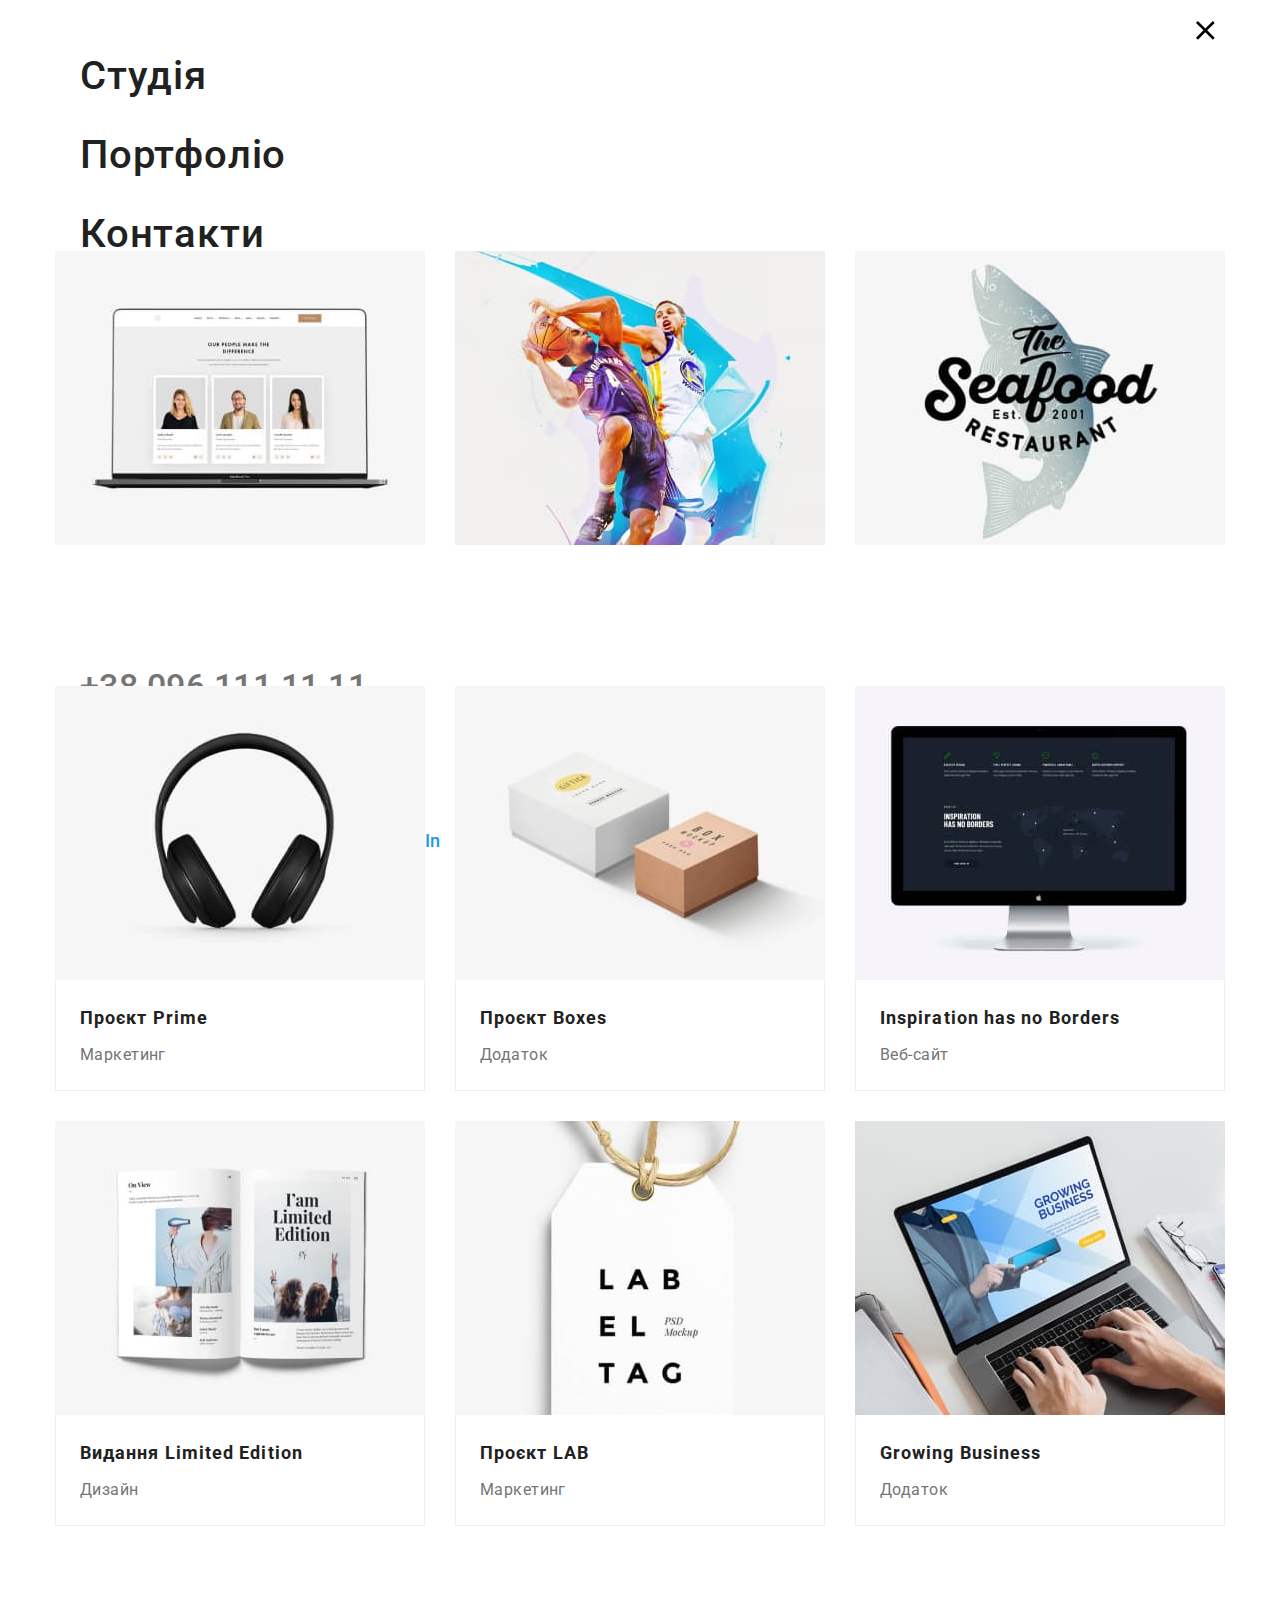
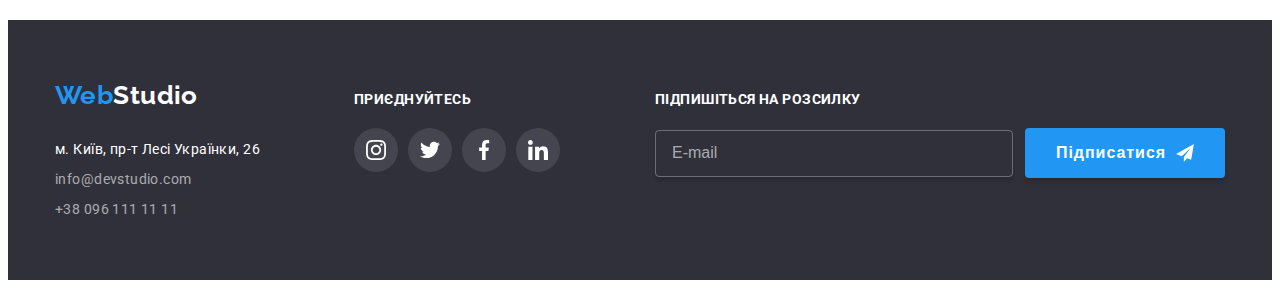
==== portfolio.html @ 01f958c8 "H Work 8" ====
<!DOCTYPE html>
<html lang="uk">

<head>
    <meta charset="UTF-8">
    <meta http-equiv="X-UA-Compatible" content="IE=edge">
    <meta name="viewport" content="width=device-width, initial-scale=1.0">
    <title>WebStudio</title>

    <link rel="preconnect" href="https://fonts.googleapis.com">
    <link rel="preconnect" href="https://fonts.gstatic.com" crossorigin>
    <link
        href="https://fonts.googleapis.com/css2?family=Raleway:wght@700&family=Roboto:wght@400;500;700;900&display=swap"
        rel="stylesheet">

    <link rel="stylesheet" href="https://cdnjs.cloudflare.com/ajax/libs/modern-normalize/1.1.0/modern-normalize.min.css"
        integrity="sha512-wpPYUAdjBVSE4KJnH1VR1HeZfpl1ub8YT/NKx4PuQ5NmX2tKuGu6U/JRp5y+Y8XG2tV+wKQpNHVUX03MfMFn9Q=="
        crossorigin="anonymous" referrerpolicy="no-referrer" />



    <link rel="stylesheet" href="./css/main.min.css">
</head>

<body>

<header class="page-header">
    <div class="conteiner">
        <div class="header-wrap">
            <nav class="site-nav">
                <a class="logo site-nav__logo link" href="./index.html" lang="en"><span
                        class="logo-web-word">Web</span>Studio</a>
                <ul class="site-nav__list list">
                    <li><a class="site-nav__link link" href="./index.html">Студія</a></li>
                    <li><a class="site-nav__link link current" href="./portfolio.html">Портфоліо</a></li>
                    <li><a class="site-nav__link link" href="">Контакти</a></li>
                </ul>
            </nav>

            <ul class="contacts__list list">
                <li><a class="contacts__link link" href="mailto:info@devstudio.com"><svg width="16" height="12"
                            class="contacts__icon">
                            <use href="./img/icons.svg#icon-envelope"></use>
                        </svg>info@devstudio.com</a></li>
                <li><a class="contacts__link link" href="tel:+380961111111"><svg width="10" height="16"
                            class="contacts__icon">
                            <use href="./img/icons.svg#icon-smartphone"></use>
                        </svg>+38 096 111 11 11</a></li>
            </ul>

            <button class="mob-menu__button mobmenu_open__button" type="button"> <svg width="40" height="40"
                    aria-label="Перемикач мобільного меню">
                    <use class="icon-menu" href="./img/icons.svg#icon-menu"></use>
                </svg></button>
        </div>
    </div>
    <div class="mob-menu">
        <div class="conteiner mob-menu__conteiner">

            <div class="menu-content">
                <div>
                    <button class="mob-menu__button mobmenu_close__button" type="button"> <svg width="40" height="40">
                            <use class="icon-menu-cross" href="./img/icons.svg#icon-menu-close"></use>
                        </svg></button>
                    <nav class="mob-nav">
                        <ul class="mob-nav__list list">
                            <li><a class="mob-nav__link link current" href="./index.html">Студія</a></li>
                            <li><a class="mob-nav__link link" href="./portfolio.html">Портфоліо</a></li>
                            <li><a class="mob-nav__link link" href="">Контакти</a></li>
                        </ul>
                    </nav>
                </div>
                <div>
                    <ul class="mob-contacts__list list">
                        <li><a class="mob-contacts__link number link" href="tel:+380961111111">+38 096 111 11 11</a>
                        </li>
                        <li><a class="mob-contacts__link link" href="mailto:info@devstudio.com">info@devstudio.com</a>
                        </li>
                    </ul>

                    <ul class="mob-socmedia__list list">
                        <li class="mob-socmedia__item"><a class="mob-socmedia__link link" href="">Instagram</a></li>
                        <li class="mob-socmedia__item"><a class="mob-socmedia__link link" href="">Twitter</a></li>
                        <li class="mob-socmedia__item"><a class="mob-socmedia__link link" href="">Facebook</a></li>
                        <li class="mob-socmedia__item"><a class="mob-socmedia__link link" href="">LinkedIn</a></li>
                    </ul>
                </div>
            </div>
        </div>
    </div>
</header>
    <main>
        <section class="section">
            <div class="conteiner">
                <h1 hidden>Список послуг</h1>
                <ul class="services__list list">
                    <li class="services__item"> <button class="services__button" type="button">Усі</button></li>
                    <li class="services__item"> <button class="services__button" type="button">Веб-сайти</button></li>
                    <li class="services__item"> <button class="services__button" type="button">Додатки</button></li>
                    <li class="services__item"> <button class="services__button" type="button">Дизайн</button></li>
                    <li class="services__item"> <button class="services__button" type="button">Маркетинг</button></li>
                </ul>

                <ul class="portfolio__list list">
                    <li> <a class="portfolio__link link" href="">
                            <div class="portfolio__thumb"><img class="portfolio__img" src="img/techcrack.jpg"
                                    alt="Веб-сайт на екрані" width="370">
                                <p class="portfolio__overlay">Ресурс пропонує комплексні пропозиції з різним рівнем
                                    функціоналу та
                                    сервісів. Все
                                    це дозволить
                                    відвідувачу отримати
                                    вичерпні відомості про компанію чи приватну особу.</p>
                            </div>

                            <div class="product__meta">
                                <h2 class="product__name">Технокряк</h2>
                                <p class="product__type">Веб-сайт</p>
                            </div>
                        </a></li>
                    <li> <a class="portfolio__link link" href="">
                            <div class="portfolio__thumb"> <img class="portfolio__img" src="img/basketball.jpg" alt="Баскетбольні гравці"
                                    width="370">
                                <p class="portfolio__overlay">Ресурс пропонує комплексні пропозиції з різним рівнем
                                    функціоналу та
                                    сервісів. Все
                                    це дозволить
                                    відвідувачу отримати
                                    вичерпні відомості про компанію чи приватну особу.</p>
                            </div>
                            <div class="product__meta">
                                <h2 class="product__name">Постер <span lang="en">New Orlean vs Golden Star</span></h2>
                                <p class="product__type">Дизайн</p>
                            </div>
                        </a></li>
                    <li> <a class="portfolio__link link" href="">
                            <div class="portfolio__thumb"><img class="portfolio__img" src="img/restaurant.jpg" alt="Ресторан Сифуд"
                                    width="370">
                                <p class="portfolio__overlay">Ресурс пропонує комплексні пропозиції з різним рівнем
                                    функціоналу та
                                    сервісів. Все
                                    це дозволить
                                    відвідувачу отримати
                                    вичерпні відомості про компанію чи приватну особу.</p>
                            </div>
                            <div class="product__meta">
                                <h2 class="product__name">Ресторан Seafood</h2>
                                <p class="product__type">Додаток</p>
                            </div>
                        </a></li>
                    <li> <a class="portfolio__link link" href="">
                            <div class="portfolio__thumb"><img class="portfolio__img" src="img/hadphones.jpg" alt="Навушники" width="370">
                                <p class="portfolio__overlay">Ресурс пропонує комплексні пропозиції з різним рівнем
                                    функціоналу та
                                    сервісів. Все
                                    це дозволить
                                    відвідувачу отримати
                                    вичерпні відомості про компанію чи приватну особу.</p>
                            </div>
                            <div class="product__meta">
                                <h2 class="product__name">Проєкт <span lang="en">Prime</span></h2>
                                <p class="product__type">Маркетинг</p>
                            </div>
                        </a></li>
                    <li> <a class="portfolio__link link" href="">
                            <div class="portfolio__thumb"><img class="portfolio__img" src="img/boxes.jpg" alt="Коробочки" width="370">
                                <p class="portfolio__overlay">Ресурс пропонує комплексні пропозиції з різним рівнем
                                    функціоналу та
                                    сервісів. Все
                                    це дозволить
                                    відвідувачу отримати
                                    вичерпні відомості про компанію чи приватну особу.</p>
                            </div>
                            <div class="product__meta">
                                <h2 class="product__name">Проєкт <span lang="en">Boxes</span></h2>
                                <p class="product__type">Додаток</p>
                            </div>
                        </a></li>
                    <li> <a class="portfolio__link link" href="">
                            <div class="portfolio__thumb"><img class="portfolio__img" src="img/mac.jpg" alt="Мак" width="370">
                                <p class="portfolio__overlay">Ресурс пропонує комплексні пропозиції з різним рівнем
                                    функціоналу та
                                    сервісів. Все
                                    це дозволить
                                    відвідувачу отримати
                                    вичерпні відомості про компанію чи приватну особу.</p>
                            </div>
                            <div class="product__meta">
                                <h2 class="product__name" lang="en">Inspiration has no Borders</h2>
                                <p class="product__type">Веб-сайт</p>
                            </div>
                        </a></li>
                    <li> <a class="portfolio__link link" href="">
                            <div class="portfolio__thumb"><img class="portfolio__img" src="img/book.jpg" alt="Книжка" width="370">
                                <p class="portfolio__overlay">Ресурс пропонує комплексні пропозиції з різним рівнем
                                    функціоналу та
                                    сервісів. Все
                                    це дозволить
                                    відвідувачу отримати
                                    вичерпні відомості про компанію чи приватну особу.</p>
                            </div>
                            <div class="product__meta">
                                <h2 class="product__name">Видання <span lang="en">Limited Edition</span></h2>
                                <p class="product__type">Дизайн</p>
                            </div>
                        </a></li>
                    <li> <a class="portfolio__link link" href="">
                            <div class="portfolio__thumb"><img class="portfolio__img" src="img/labelt.jpg" alt="Лейбл тег" width="370">
                                <p class="portfolio__overlay">Ресурс пропонує комплексні пропозиції з різним рівнем
                                    функціоналу та
                                    сервісів. Все
                                    це дозволить
                                    відвідувачу отримати
                                    вичерпні відомості про компанію чи приватну особу.</p>
                            </div>
                            <div class="product__meta">
                                <h2 class="product__name">Проєкт <span lang="en">LAB</span></h2>
                                <p class="product__type">Маркетинг</p>
                            </div>
                        </a></li>
                    <li> <a class="portfolio__link link" href="">
                            <div class="portfolio__thumb"><img class="portfolio__img" src="img/macbook.jpg" alt="Ноутбук" width="370">
                                <p class="portfolio__overlay">Ресурс пропонує комплексні пропозиції з різним рівнем
                                    функціоналу та
                                    сервісів. Все
                                    це дозволить
                                    відвідувачу отримати
                                    вичерпні відомості про компанію чи приватну особу.</p>
                            </div>
                            <div class="product__meta">
                                <h2 class="product__name" lang="en">Growing Business</h2>
                                <p class="product__type">Додаток</p>
                            </div>
                        </a></li>
                </ul>
        </section>
        </div>

    </main>


<footer class="footer">
    <div class="conteiner">
        <div class="footer-wrap">
            <div class="address-socmedia">
                <div class="address-part">
                    <a class="logo footer__logo link" href="./index.html" lang="en"><span
                            class="logo-web-word">Web</span>Studio</a>

                    <address>
                        <ul class="address__list list">
                            <li><a class="address__link link" href="https://goo.gl/maps/7MyQyR352KeKTRwC8">м. Київ, пр-т
                                    Лесі
                                    Українки,
                                    26</a></li>
                            <li><a class="footer-contact__link link"
                                    href="mailto:info@devstudio.com">info@devstudio.com</a>
                            </li>
                            <li><a class="footer-contact__link link" href="tel:+380961111111">+38 096 111 11 11</a></li>
                        </ul>
                    </address>
                </div>

                <div class="socmedia-part">
                    <p class="footer__tytle">приєднуйтесь</p>
                    <ul class="socmedia__list list">
                        <li class="socmedia__item"> <a class="socmedia__link footer-socmedia__link link" href=""> <svg
                                    width="20" height="20" class="socmedia__icon">
                                    <use href="./img/icons.svg#icon-instagram"></use>
                                </svg> </a>
                        </li>
                        <li class="socmedia__item"> <a class="socmedia__link footer-socmedia__link link" href=""> <svg
                                    width="20" height="20" class="socmedia__icon">
                                    <use href="./img/icons.svg#icon-twitter"></use>
                                </svg> </a>
                        </li>
                        <li class="socmedia__item"> <a class="socmedia__link footer-socmedia__link link" href=""> <svg
                                    width="20" height="20" class="socmedia__icon">
                                    <use href="./img/icons.svg#icon-facebook"></use>
                                </svg> </a>
                        </li>
                        <li class="socmedia__item"> <a class="socmedia__link footer-socmedia__link link" href=""> <svg
                                    width="20" height="20" class="socmedia__icon">
                                    <use href="./img/icons.svg#icon-linkedin"></use>
                                </svg> </a>
                        </li>
                    </ul>
                </div>
            </div>
            <div>
                <p class="footer__tytle">Підпишіться на розсилку</p>
                <form class="mailing">
                    <label for="mail"></label>
                    <input class="mailing__input" type="email" name="mail" id="mail" placeholder="E-mail">
                    <button class="mailing__button" type="submit">Підписатися<svg width="24" height="24"
                            class="mailing__icon">
                            <use href="./img/icons.svg#icon-letter"></use>
                        </svg> </button>
                </form>

            </div>
        </div>
    </div>
</footer>

<script src="./js/modal.js"></script>
<script src="./js/mobile-menu.js"></script>
</body>

</html>
---- css/main.min.css ----
body{color:var(--main-color);font-family:"Roboto",sans-serif;font-size:14px;letter-spacing:.03em;background-color:var(--second-color)}.link{text-decoration:none}.list{list-style:none}img{display:block;max-width:100%;height:auto}html{box-sizing:border-box}*,*::before,*::after{box-sizing:inherit}.visually-hidden{position:absolute;width:1px;height:1px;margin:-1px;border:0;padding:0;white-space:nowrap;overflow:hidden;opacity:0}p,h1,h2,h3,h4,h5,h6{margin:0px}ul{margin:0px;padding-left:0px}:root{--main-color: #212121;--second-color: #FFFFFF;--third-color: #757575;--black-logo-color: #000000;--special-color: #2196F3;--dark-background-color: #2F303A;--footer-contact-color: rgba(255, 255, 255, 0.6);--page-backbround-color: #F5F5F5;--gray-background-color: #F5F4FA;--activ-hero-button: #188CE8}.conteiner{width:100%;padding-left:15px;padding-right:15px;margin:0 auto}@media screen and (min-width: 480px){.conteiner{width:480px}}@media screen and (min-width: 768px){.conteiner{width:768px}}@media screen and (min-width: 1200px){.conteiner{width:1200px}}.section{padding-top:60px;padding-bottom:60px}@media screen and (min-width: 1200px){.section{padding-top:94px;padding-bottom:94px}}.page-header{font-weight:500;letter-spacing:.02em;line-height:1.14;border-bottom:1px solid #ececec}.site-nav{display:flex;align-items:center}.site-nav__logo{color:var(--black-logo-color);padding-top:15px;padding-bottom:15px}@media screen and (min-width: 768px){.site-nav__logo{padding-top:26px;padding-bottom:26px}}@media screen and (min-width: 1200px){.site-nav__logo{padding-top:24px;padding-bottom:25px}}.site-nav__list{display:none;margin-left:93px}@media screen and (min-width: 768px){.site-nav__list{display:flex;margin-left:88px}.site-nav__list li:not(:last-child){margin-right:50px}}@media screen and (min-width: 1200px){.site-nav__list{margin-left:93px}}.site-nav__link{color:var(--main-color);transition:color 250ms cubic-bezier(0.4, 0, 0.2, 1)}.site-nav__link.current{color:var(--special-color);position:relative}.site-nav__link.current::after{position:absolute;bottom:0;left:0;content:"";width:100%;height:4px;background-color:var(--special-color);border-radius:2px}.site-nav__link:hover,.site-nav__link:focus,.site-nav__link:active{color:var(--special-color);fill:var(--special-color)}@media screen and (min-width: 768px){.site-nav__link{padding-bottom:32px}}.contacts__list{display:none}@media screen and (min-width: 768px){.contacts__list{display:block}.contacts__list li:not(:last-child){margin-bottom:10px}}@media screen and (min-width: 1200px){.contacts__list{display:flex}.contacts__list li:not(:last-child){margin-right:30px}}.contacts__link{display:flex;color:var(--third-color);align-items:center;fill:#757575;transition:fill 250ms cubic-bezier(0.4, 0, 0.2, 1);transition:color 250ms cubic-bezier(0.4, 0, 0.2, 1)}.contacts__link:hover,.contacts__link:focus,.contacts__link:active{color:var(--special-color);fill:var(--special-color)}.contacts__icon{margin-right:10px}.mob-menu__conteiner{padding-left:40px;height:100%}.mob-menu__button{margin:0;padding:0;border:none;background-color:rgba(0,0,0,0);transition:fill 250ms cubic-bezier(0.4, 0, 0.2, 1)}.mob-menu__button:focus,.mob-menu__button:hover,.mob-menu__button:active{fill:var(--special-color)}@media screen and (min-width: 768px){.mob-menu__button{display:none}}.mobmenu_close__button{display:block;margin-left:auto;margin-top:10px}.mob-menu{position:fixed;width:100vw;height:100vh;background-color:#fff;top:0;left:0;right:0;transition:top 300ms,visibity 300ms}.mob-menu .is-hidden{left:-100px;right:auto}.mob-nav{font-weight:500;font-size:40px;line-height:1.17;letter-spacing:.02em}.mob-nav__list li:not(:last-child){padding-bottom:32px}.mob-nav__link{color:var(--main-color);transition:color 250ms cubic-bezier(0.4, 0, 0.2, 1)}.mob-nav__link:hover,.mob-nav__link:focus,.mob-nav__link:active{color:var(--special-color)}.mob-contacts__list{font-weight:500;font-size:24px;line-height:1.16;letter-spacing:.02em;margin-bottom:64px}.mob-contacts__list li:not(:last-child){padding-bottom:32px}.number{font-size:34px;line-height:1.17}.mob-contacts__link{color:var(--third-color);transition:color 250ms cubic-bezier(0.4, 0, 0.2, 1)}.mob-contacts__link:hover,.mob-contacts__link:focus,.mob-contacts__link:active{color:var(--special-color)}.mob-socmedia__list{display:flex;flex-wrap:wrap;margin-bottom:48px}.mob-socmedia__link{color:var(--special-color);font-weight:500;font-size:18px;line-height:1.2;letter-spacing:.02em}.mob-socmedia__item:not(:last-child){padding-right:10px;border-right:1px solid rgba(33,33,33,.2)}.mob-socmedia__item:not(:first-child){padding-left:10px}.menu-content{display:flex;flex-direction:column;height:100%;justify-content:space-between}.hero{background-color:var(--dark-background-color);text-align:center;padding-top:118px;padding-bottom:118px;background-image:linear-gradient(to right, rgba(47, 48, 58, 0.4), rgba(47, 48, 58, 0.4)),url(../img/backgroundheromob.jpg);background-repeat:no-repeat;background-size:cover;height:400px;margin-left:auto;margin-right:auto;border:1px solid #000;box-shadow:0px 4px 4px rgba(0,0,0,.25);max-width:480px}@media screen and (min-width: 768px){.hero{background-image:linear-gradient(to right, rgba(47, 48, 58, 0.4), rgba(47, 48, 58, 0.4)),url(../img/backgroundherotab.jpg);max-width:768px}}@media screen and (min-width: 1200px){.hero{background-image:linear-gradient(to right, rgba(47, 48, 58, 0.4), rgba(47, 48, 58, 0.4)),url(../img/backgroundhero.jpg);max-width:1600px;height:600px;padding-top:200px;padding-bottom:200px}}.hero__title{color:var(--second-color);font-weight:900;font-size:26px;line-height:1.6;text-transform:uppercase;letter-spacing:.06em;margin-bottom:30px;margin-left:auto;margin-right:auto}@media screen and (min-width: 768px){.hero__title{max-width:360px}}@media screen and (min-width: 1200px){.hero__title{font-size:44px;line-height:1.36;max-width:696px}}.hero__button{color:var(--second-color);font-weight:700;font-size:16px;line-height:1.88;background-color:var(--special-color);letter-spacing:.06em;border:none;cursor:pointer;border-radius:4px;padding:10px 24px;transition:background-color 250ms cubic-bezier(0.4, 0, 0.2, 1)}.hero__button:active,.hero__button:hover,.hero__button:focus{background-color:var(--activ-hero-button)}@media screen and (min-width: 1200px){.hero__button{min-width:200px}}.advances{padding-bottom:0px}@media screen and (min-width: 768px){.advances__list{display:flex;flex-wrap:wrap;gap:30px}}@media screen and (min-width: 768px){.advances__item{max-width:354px}}@media screen and (min-width: 1200px){.advances__item{max-width:270px}}.advances__background{background-color:var(--gray-background-color);border-radius:4px;height:120px;display:flex;justify-content:center;align-items:center}.advances__icon{width:70px;height:70px}.advances__tytle{text-align:center;font-size:14px;font-weight:700;line-height:1.14;padding-bottom:10px;padding-top:30px}@media screen and (min-width: 1200px){.advances__tytle{text-align:start}}.advances__text{line-height:1.71;color:var(--third-color)}.specialization{display:none}@media screen and (min-width: 1200px){.specialization{display:block}}.specialization__list{display:flex}.specialization__item{position:relative}.specialization__item:not(:last-child){margin-right:30px}.specialization__item>.specialization__label{position:absolute;bottom:0;right:0;left:0;margin:0;padding-top:27px;padding-bottom:27px;text-transform:uppercase;color:var(--second-color);background-color:rgba(47,48,58,.8);text-align:center;font-weight:700}.teammates{background-color:var(--gray-background-color)}.teammates__list{display:flex;flex-direction:column;gap:30px}@media screen and (min-width: 768px){.teammates__list{display:flex;flex-direction:row;flex-wrap:wrap;gap:30px}}.teammates__item{background-color:var(--second-color);text-align:center;box-shadow:0px 1px 3px rgba(0,0,0,.12),0px 1px 1px rgba(0,0,0,.14),0px 2px 1px rgba(0,0,0,.2);border-radius:0px 0px 4px 4px}@media screen and (min-width: 768px){.teammates__item{width:354px}}@media screen and (min-width: 1200px){.teammates__item{width:270px}}.teammates__photo{width:100%}.teammates__meta{padding-top:30px;padding-bottom:30px}.teammates__name{font-weight:500;font-size:16px;line-height:1.19;margin-bottom:10px}.teammates__speciality{color:var(--third-color);font-size:16px;line-height:1.19}.team-socmedia-list{margin-top:15px;justify-content:center}.team-socmedia-link{fill:#afb1b8}.team-socmedia-link:hover,.team-socmedia-link:focus,.team-socmedia-link:active{border-radius:50%;background-color:var(--special-color);fill:#fff}.companys__list{display:flex;flex-wrap:wrap;justify-content:center;align-items:center;gap:30px}.companys__item{width:210px;height:92px}@media screen and (min-width: 768px){.companys__item{width:226px}}@media screen and (min-width: 1200px){.companys__item{width:170px}}.companys__link{width:100%;height:100%;display:flex;border:1px solid #afb1b8;fill:#afb1b8;border-radius:4px;justify-content:center;align-items:center;transition:border 250ms cubic-bezier(0.4, 0, 0.2, 1);transition:fill 250ms cubic-bezier(0.4, 0, 0.2, 1)}.companys__link:hover,.companys__link:focus,.companys__link:active{fill:var(--special-color);border:1px solid #2196f3}.header-wrap{display:flex;align-items:center;justify-content:space-between}@media screen and (min-width: 1200px){.footer-wrap{display:flex;flex-wrap:wrap;align-items:baseline;justify-content:space-between}}.footer{background-color:var(--dark-background-color);line-height:1.5;padding-top:60px;padding-bottom:60px}.address-part,.socmedia-part{margin-bottom:60px;display:flex;flex-direction:column;align-items:center;justify-content:center;text-align:center}@media screen and (min-width: 1200px){.address-part,.socmedia-part{text-align:start;align-items:flex-start;margin-bottom:0}}@media screen and (min-width: 1200px){.socmedia-part{padding-left:94px}}@media screen and (min-width: 768px){.address-socmedia{display:flex;align-items:baseline;justify-content:space-between;padding-left:74px;padding-right:74px}}@media screen and (min-width: 1200px){.address-socmedia{padding:0}}.footer__logo{display:flex;color:var(--second-color);align-items:center;justify-content:center;padding-bottom:28px}.footer__tytle{font-weight:700;text-transform:uppercase;color:var(--second-color);line-height:1.14;margin-bottom:20px;text-align:center}@media screen and (min-width: 1200px){.footer__tytle{text-align:start}}.footer-socmedia__link{fill:#fff;background-color:rgba(255,255,255,.1);border-radius:50%}.footer-socmedia__link:hover,.footer-socmedia__link:focus,.footer-socmedia__link:active{border-radius:50%;background-color:var(--special-color)}.address__list li:not(:last-child){margin-bottom:9px}.address__link{color:var(--second-color);font-style:normal;transition:color 250ms cubic-bezier(0.4, 0, 0.2, 1)}.address__link:hover,.address__link:focus,.address__link:active{color:var(--special-color);fill:var(--special-color)}.footer-contact__link{color:var(--footer-contact-color);font-style:normal;transition:color 250ms cubic-bezier(0.4, 0, 0.2, 1)}.footer-contact__link:hover,.footer-contact__link:focus,.footer-contact__link:active{color:var(--special-color);fill:var(--special-color)}.mailing-part{text-align:start;align-items:baseline}.mailing{display:flex;flex-direction:column;align-items:center;justify-content:center;text-align:center}@media screen and (min-width: 1200px){.mailing{flex-direction:row;align-items:baseline}}.mailing__input{width:100%;border:1px solid rgba(255,255,255,.3);border-radius:4px;box-shadow:0px 4px 4px rgba(0,0,0,.15);background-color:rgba(0,0,0,0);padding:15px 16px;transition:border 250ms cubic-bezier(0.4, 0, 0.2, 1);margin-bottom:20px}.mailing__input:focus,.mailing__input:hover{border:1px solid #2196f3;outline:rgba(0,0,0,0)}.mailing__input::-moz-placeholder{font-size:16px;color:rgba(255,255,255,.6)}.mailing__input:-ms-input-placeholder{font-size:16px;color:rgba(255,255,255,.6)}.mailing__input::placeholder{font-size:16px;color:rgba(255,255,255,.6)}@media screen and (min-width: 768px){.mailing__input{max-width:450px}}@media screen and (min-width: 1200px){.mailing__input{width:358px}}.mailing__button{display:flex;align-items:center;padding:10px 31px;background-color:var(--special-color);font-weight:700;font-size:16px;line-height:.06;letter-spacing:.06em;color:var(--second-color);border:none;box-shadow:0px 4px 4px rgba(0,0,0,.15);border-radius:4px;cursor:pointer;transition:background-color 250ms cubic-bezier(0.4, 0, 0.2, 1)}.mailing__button:hover,.mailing__button:focus,.mailing__button:active{background-color:var(--activ-hero-button)}@media screen and (min-width: 1200px){.mailing__button{width:200px;height:50px;margin-left:12px}}.mailing__icon{margin-left:10px}.portfolio__list{display:flex;flex-wrap:wrap;gap:30px}.portfolio__list li{width:100%}@media screen and (min-width: 768px){.portfolio__list li:first-child .product__meta{padding-bottom:56px}.portfolio__list li{width:354px}}@media screen and (min-width: 1200px){.portfolio__list li:first-child .product__meta{padding-bottom:20px}.portfolio__list li{width:370px}}.portfolio__img{width:100%}.portfolio__thumb{position:relative;overflow:hidden}.portfolio__overlay{position:absolute;color:var(--second-color);background-color:rgba(33,150,243,.9);top:0;font-weight:400;font-size:18px;line-height:1.5;height:100%;padding:63px 24px;transform:translateY(100%);transition:transform 250ms cubic-bezier(0.4, 0, 0.2, 1)}.portfolio__link:hover .portfolio__overlay,.portfolio__link:focus .portfolio__overlay,.portfolio__link:active .portfolio__overlay{transform:translateY(0)}.portfolio__link{display:block;transition:box-shadow 250ms cubic-bezier(0.4, 0, 0.2, 1)}.portfolio__link:hover,.portfolio__link:focus,.portfolio__link:active{box-shadow:0px 1px 1px rgba(0,0,0,.12),0px 4px 4px rgba(0,0,0,.06),1px 4px 6px rgba(0,0,0,.16)}.product__meta{padding-left:24px;padding-right:24px;padding-top:20px;padding-bottom:20px;border-left:1px solid #eee;border-right:1px solid #eee;border-bottom:1px solid #eee}.product__name{font-weight:700;font-size:18px;line-height:2;color:var(--main-color);letter-spacing:.06em;margin-bottom:4px}.product__type{font-size:16px;line-height:1.88;color:var(--third-color)}.backdrop{position:fixed;top:0;width:100%;height:100%;background-color:rgba(0,0,0,.2)}.is-hidden{opacity:0;visibility:hidden;pointer-events:none}.modal{position:absolute;top:50%;left:50%;transform:translate(-50%, -50%);max-width:450px;background-color:var(--second-color);box-shadow:0px 1px 3px rgba(0,0,0,.12),0px 1px 1px rgba(0,0,0,.14),0px 2px 1px rgba(0,0,0,.2);border-radius:4px;padding:40px}@media screen and (min-width: 1200px){.modal{max-width:528px;max-height:581px}}.modal__close{position:absolute;top:8px;right:8px;width:30px;height:30px;background-color:rgba(0,0,0,0);border:1px solid rgba(0,0,0,.1);border-radius:50%;display:flex;align-items:center;justify-content:center;cursor:pointer;transition:fill 250ms cubic-bezier(0.4, 0, 0.2, 1)}.modal__close:focus,.modal__close:hover,.modal__close:active{fill:var(--special-color)}.modal__tytle{font-weight:700;font-size:20px;line-height:1.15;text-align:center;margin-bottom:12px}.modal__field{display:flex;flex-direction:column}.modal__field>label{margin-bottom:4px;color:var(--third-color);letter-spacing:.01em;font-size:12px;line-height:1.17}.modal__place{position:relative}.modal-input{width:100%;height:40px;margin-bottom:10px;padding-left:45px;border:1px solid rgba(33,33,33,.2);border-radius:4px;transition:border 250ms cubic-bezier(0.4, 0, 0.2, 1)}.modal-input:focus,.modal-input:hover{border:1px solid #2196f3;outline:rgba(0,0,0,0)}.modal-input:focus+svg,.modal-input:hover+svg{fill:var(--special-color)}.modal-content__icon{position:absolute;left:15px;top:14px;transition:fill 250ms cubic-bezier(0.4, 0, 0.2, 1)}textarea{resize:none;margin-bottom:20px;padding:12px 16px;border:1px solid rgba(33,33,33,.2);border-radius:4px;height:120px;transition:border 250ms cubic-bezier(0.4, 0, 0.2, 1)}textarea:hover,textarea:focus{border:1px solid #2196f3;outline:rgba(0,0,0,0)}textarea::-moz-placeholder{color:rgba(117,117,117,.5);font-size:12px;line-height:1.17;letter-spacing:.01em}textarea:-ms-input-placeholder{color:rgba(117,117,117,.5);font-size:12px;line-height:1.17;letter-spacing:.01em}textarea::placeholder{color:rgba(117,117,117,.5);font-size:12px;line-height:1.17;letter-spacing:.01em}.checkbox__icon{display:flex;justify-content:center;align-items:center;width:16px;height:15px;border:2px Solid #212121;border-radius:2px;margin-right:8.38px}.checkbox__label{display:flex;align-items:center;margin-bottom:30px;font-size:12px;line-height:1.16;color:#757575}@media screen and (min-width: 1200px){.checkbox__label{justify-content:center;font-size:14px;line-height:1.7}}.checkbox__link{color:var(--special-color);text-decoration:underline;margin-left:7px}.checkbox__check svg{fill:rgba(0,0,0,0)}.checkbox__input:checked+label>span{border:none;background-color:var(--special-color)}.checkbox__input:checked+label>span svg{fill:var(--second-color)}.modal__button{display:flex;cursor:pointer;font-weight:700;font-size:16px;line-height:1.88;padding:10px 52px;background-color:var(--special-color);color:var(--second-color);transition:background-color 250ms cubic-bezier(0.4, 0, 0.2, 1);border:none;box-shadow:0px 4px 4px rgba(0,0,0,.15);border-radius:4px;margin-left:auto;margin-right:auto}.modal__button:hover,.modal__button:focus,.modal__button:active{background-color:var(--activ-hero-button)}.services__list{display:flex;margin-bottom:40px;flex-wrap:wrap;max-width:326px}@media screen and (min-width: 768px){.services__list{justify-content:center;margin-bottom:30px;max-width:100%}}.services__item:not(:last-child){margin-right:8px;margin-bottom:15px}@media screen and (min-width: 768px){.services__item:not(:last-child){margin-bottom:0}}.services__button{font-family:inherit;font-weight:500;font-size:16px;line-height:1.63;background-color:var(--gray-background-color);border:none;cursor:pointer;padding:6px 22px;min-width:67px;border-radius:4px;transition:box-shadow 250ms cubic-bezier(0.4, 0, 0.2, 1);transition:background-color 250ms cubic-bezier(0.4, 0, 0.2, 1);transition:color 250ms cubic-bezier(0.4, 0, 0.2, 1)}.services__button:hover,.services__button:focus,.services__button:active{color:var(--second-color);background-color:var(--special-color);box-shadow:0px 3px 1px rgba(0,0,0,.1),0px 1px 2px rgba(0,0,0,.08),0px 2px 2px rgba(0,0,0,.12)}.tytle{font-weight:700;font-size:36px;line-height:1.17;margin-bottom:50px;text-align:center}.socmedia__list{display:flex;align-items:center}.socmedia__item{width:44px;height:44px}.socmedia__item:not(:last-child){margin-right:10px}.socmedia__link{width:100%;height:100%;display:flex;justify-content:center;align-items:center;transition:background-color 250ms cubic-bezier(0.4, 0, 0.2, 1);transition:fill 250ms cubic-bezier(0.4, 0, 0.2, 1)}.logo{font-family:"Raleway",sans-serif;font-weight:700;font-size:24px;line-height:1.16}@media screen and (min-width: 1200px){.logo{font-size:26px;line-height:1.19}}.logo-web-word{color:var(--special-color)}/*# sourceMappingURL=main.min.css.map */
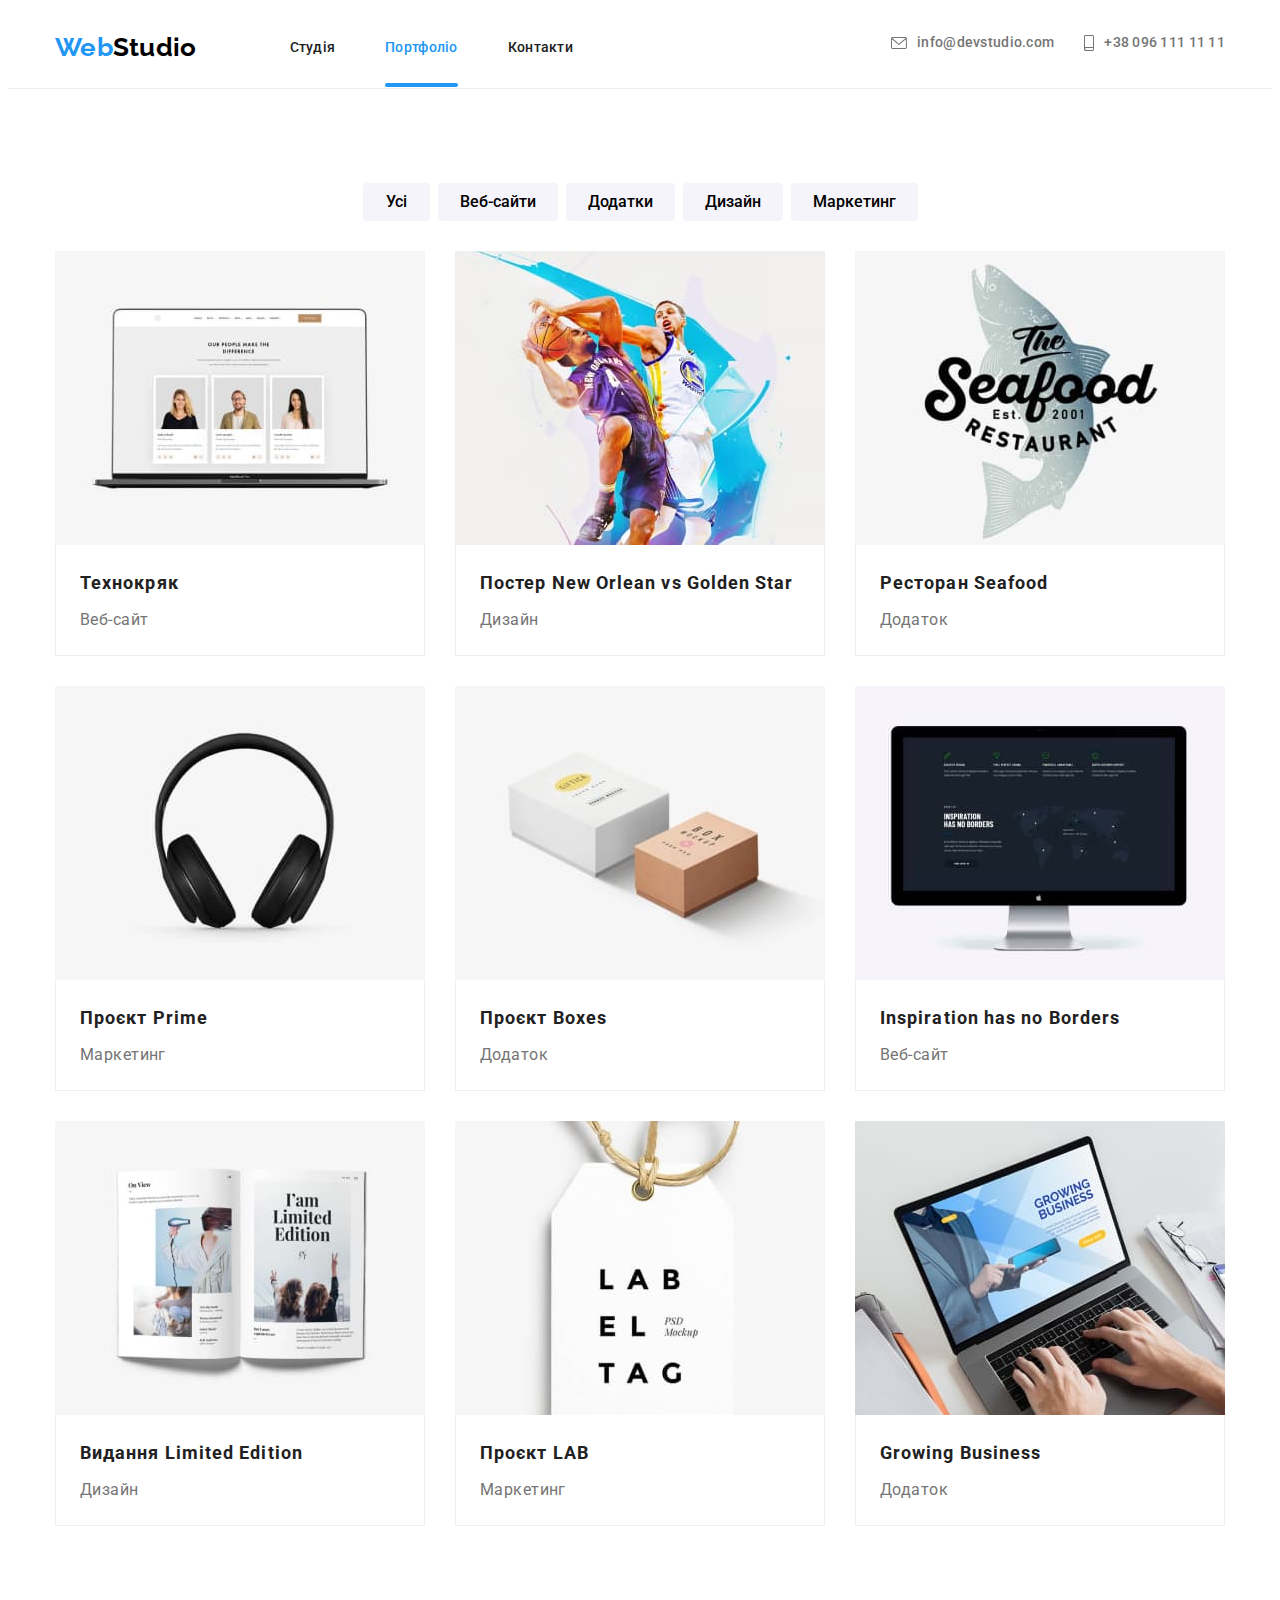
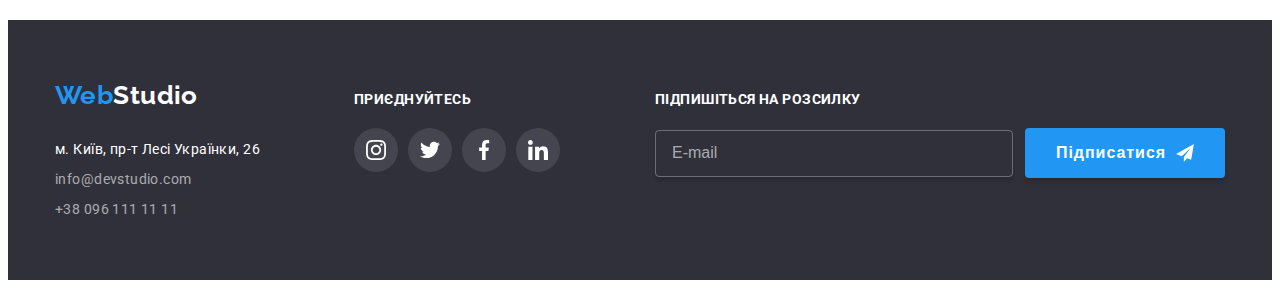
==== commit 8ef69175: "h w 8" ====
--- a/portfolio.html
+++ b/portfolio.html
@@ -54,7 +54,7 @@
                 </svg></button>
         </div>
     </div>
-    <div class="mob-menu">
+    <div class="mob-menu is-hidden">
         <div class="conteiner mob-menu__conteiner">
 
             <div class="menu-content">
--- a/css/main.min.css
+++ b/css/main.min.css
@@ -1 +1 @@
-body{color:var(--main-color);font-family:"Roboto",sans-serif;font-size:14px;letter-spacing:.03em;background-color:var(--second-color)}.link{text-decoration:none}.list{list-style:none}img{display:block;max-width:100%;height:auto}html{box-sizing:border-box}*,*::before,*::after{box-sizing:inherit}.visually-hidden{position:absolute;width:1px;height:1px;margin:-1px;border:0;padding:0;white-space:nowrap;overflow:hidden;opacity:0}p,h1,h2,h3,h4,h5,h6{margin:0px}ul{margin:0px;padding-left:0px}:root{--main-color: #212121;--second-color: #FFFFFF;--third-color: #757575;--black-logo-color: #000000;--special-color: #2196F3;--dark-background-color: #2F303A;--footer-contact-color: rgba(255, 255, 255, 0.6);--page-backbround-color: #F5F5F5;--gray-background-color: #F5F4FA;--activ-hero-button: #188CE8}.conteiner{width:100%;padding-left:15px;padding-right:15px;margin:0 auto}@media screen and (min-width: 480px){.conteiner{width:480px}}@media screen and (min-width: 768px){.conteiner{width:768px}}@media screen and (min-width: 1200px){.conteiner{width:1200px}}.section{padding-top:60px;padding-bottom:60px}@media screen and (min-width: 1200px){.section{padding-top:94px;padding-bottom:94px}}.page-header{font-weight:500;letter-spacing:.02em;line-height:1.14;border-bottom:1px solid #ececec}.site-nav{display:flex;align-items:center}.site-nav__logo{color:var(--black-logo-color);padding-top:15px;padding-bottom:15px}@media screen and (min-width: 768px){.site-nav__logo{padding-top:26px;padding-bottom:26px}}@media screen and (min-width: 1200px){.site-nav__logo{padding-top:24px;padding-bottom:25px}}.site-nav__list{display:none;margin-left:93px}@media screen and (min-width: 768px){.site-nav__list{display:flex;margin-left:88px}.site-nav__list li:not(:last-child){margin-right:50px}}@media screen and (min-width: 1200px){.site-nav__list{margin-left:93px}}.site-nav__link{color:var(--main-color);transition:color 250ms cubic-bezier(0.4, 0, 0.2, 1)}.site-nav__link.current{color:var(--special-color);position:relative}.site-nav__link.current::after{position:absolute;bottom:0;left:0;content:"";width:100%;height:4px;background-color:var(--special-color);border-radius:2px}.site-nav__link:hover,.site-nav__link:focus,.site-nav__link:active{color:var(--special-color);fill:var(--special-color)}@media screen and (min-width: 768px){.site-nav__link{padding-bottom:32px}}.contacts__list{display:none}@media screen and (min-width: 768px){.contacts__list{display:block}.contacts__list li:not(:last-child){margin-bottom:10px}}@media screen and (min-width: 1200px){.contacts__list{display:flex}.contacts__list li:not(:last-child){margin-right:30px}}.contacts__link{display:flex;color:var(--third-color);align-items:center;fill:#757575;transition:fill 250ms cubic-bezier(0.4, 0, 0.2, 1);transition:color 250ms cubic-bezier(0.4, 0, 0.2, 1)}.contacts__link:hover,.contacts__link:focus,.contacts__link:active{color:var(--special-color);fill:var(--special-color)}.contacts__icon{margin-right:10px}.mob-menu__conteiner{padding-left:40px;height:100%}.mob-menu__button{margin:0;padding:0;border:none;background-color:rgba(0,0,0,0);transition:fill 250ms cubic-bezier(0.4, 0, 0.2, 1)}.mob-menu__button:focus,.mob-menu__button:hover,.mob-menu__button:active{fill:var(--special-color)}@media screen and (min-width: 768px){.mob-menu__button{display:none}}.mobmenu_close__button{display:block;margin-left:auto;margin-top:10px}.mob-menu{position:fixed;width:100vw;height:100vh;background-color:#fff;top:0;left:0;right:0;transition:top 300ms,visibity 300ms}.mob-menu .is-hidden{left:-100px;right:auto}.mob-nav{font-weight:500;font-size:40px;line-height:1.17;letter-spacing:.02em}.mob-nav__list li:not(:last-child){padding-bottom:32px}.mob-nav__link{color:var(--main-color);transition:color 250ms cubic-bezier(0.4, 0, 0.2, 1)}.mob-nav__link:hover,.mob-nav__link:focus,.mob-nav__link:active{color:var(--special-color)}.mob-contacts__list{font-weight:500;font-size:24px;line-height:1.16;letter-spacing:.02em;margin-bottom:64px}.mob-contacts__list li:not(:last-child){padding-bottom:32px}.number{font-size:34px;line-height:1.17}.mob-contacts__link{color:var(--third-color);transition:color 250ms cubic-bezier(0.4, 0, 0.2, 1)}.mob-contacts__link:hover,.mob-contacts__link:focus,.mob-contacts__link:active{color:var(--special-color)}.mob-socmedia__list{display:flex;flex-wrap:wrap;margin-bottom:48px}.mob-socmedia__link{color:var(--special-color);font-weight:500;font-size:18px;line-height:1.2;letter-spacing:.02em}.mob-socmedia__item:not(:last-child){padding-right:10px;border-right:1px solid rgba(33,33,33,.2)}.mob-socmedia__item:not(:first-child){padding-left:10px}.menu-content{display:flex;flex-direction:column;height:100%;justify-content:space-between}.hero{background-color:var(--dark-background-color);text-align:center;padding-top:118px;padding-bottom:118px;background-image:linear-gradient(to right, rgba(47, 48, 58, 0.4), rgba(47, 48, 58, 0.4)),url(../img/backgroundheromob.jpg);background-repeat:no-repeat;background-size:cover;height:400px;margin-left:auto;margin-right:auto;border:1px solid #000;box-shadow:0px 4px 4px rgba(0,0,0,.25);max-width:480px}@media screen and (min-width: 768px){.hero{background-image:linear-gradient(to right, rgba(47, 48, 58, 0.4), rgba(47, 48, 58, 0.4)),url(../img/backgroundherotab.jpg);max-width:768px}}@media screen and (min-width: 1200px){.hero{background-image:linear-gradient(to right, rgba(47, 48, 58, 0.4), rgba(47, 48, 58, 0.4)),url(../img/backgroundhero.jpg);max-width:1600px;height:600px;padding-top:200px;padding-bottom:200px}}.hero__title{color:var(--second-color);font-weight:900;font-size:26px;line-height:1.6;text-transform:uppercase;letter-spacing:.06em;margin-bottom:30px;margin-left:auto;margin-right:auto}@media screen and (min-width: 768px){.hero__title{max-width:360px}}@media screen and (min-width: 1200px){.hero__title{font-size:44px;line-height:1.36;max-width:696px}}.hero__button{color:var(--second-color);font-weight:700;font-size:16px;line-height:1.88;background-color:var(--special-color);letter-spacing:.06em;border:none;cursor:pointer;border-radius:4px;padding:10px 24px;transition:background-color 250ms cubic-bezier(0.4, 0, 0.2, 1)}.hero__button:active,.hero__button:hover,.hero__button:focus{background-color:var(--activ-hero-button)}@media screen and (min-width: 1200px){.hero__button{min-width:200px}}.advances{padding-bottom:0px}@media screen and (min-width: 768px){.advances__list{display:flex;flex-wrap:wrap;gap:30px}}@media screen and (min-width: 768px){.advances__item{max-width:354px}}@media screen and (min-width: 1200px){.advances__item{max-width:270px}}.advances__background{background-color:var(--gray-background-color);border-radius:4px;height:120px;display:flex;justify-content:center;align-items:center}.advances__icon{width:70px;height:70px}.advances__tytle{text-align:center;font-size:14px;font-weight:700;line-height:1.14;padding-bottom:10px;padding-top:30px}@media screen and (min-width: 1200px){.advances__tytle{text-align:start}}.advances__text{line-height:1.71;color:var(--third-color)}.specialization{display:none}@media screen and (min-width: 1200px){.specialization{display:block}}.specialization__list{display:flex}.specialization__item{position:relative}.specialization__item:not(:last-child){margin-right:30px}.specialization__item>.specialization__label{position:absolute;bottom:0;right:0;left:0;margin:0;padding-top:27px;padding-bottom:27px;text-transform:uppercase;color:var(--second-color);background-color:rgba(47,48,58,.8);text-align:center;font-weight:700}.teammates{background-color:var(--gray-background-color)}.teammates__list{display:flex;flex-direction:column;gap:30px}@media screen and (min-width: 768px){.teammates__list{display:flex;flex-direction:row;flex-wrap:wrap;gap:30px}}.teammates__item{background-color:var(--second-color);text-align:center;box-shadow:0px 1px 3px rgba(0,0,0,.12),0px 1px 1px rgba(0,0,0,.14),0px 2px 1px rgba(0,0,0,.2);border-radius:0px 0px 4px 4px}@media screen and (min-width: 768px){.teammates__item{width:354px}}@media screen and (min-width: 1200px){.teammates__item{width:270px}}.teammates__photo{width:100%}.teammates__meta{padding-top:30px;padding-bottom:30px}.teammates__name{font-weight:500;font-size:16px;line-height:1.19;margin-bottom:10px}.teammates__speciality{color:var(--third-color);font-size:16px;line-height:1.19}.team-socmedia-list{margin-top:15px;justify-content:center}.team-socmedia-link{fill:#afb1b8}.team-socmedia-link:hover,.team-socmedia-link:focus,.team-socmedia-link:active{border-radius:50%;background-color:var(--special-color);fill:#fff}.companys__list{display:flex;flex-wrap:wrap;justify-content:center;align-items:center;gap:30px}.companys__item{width:210px;height:92px}@media screen and (min-width: 768px){.companys__item{width:226px}}@media screen and (min-width: 1200px){.companys__item{width:170px}}.companys__link{width:100%;height:100%;display:flex;border:1px solid #afb1b8;fill:#afb1b8;border-radius:4px;justify-content:center;align-items:center;transition:border 250ms cubic-bezier(0.4, 0, 0.2, 1);transition:fill 250ms cubic-bezier(0.4, 0, 0.2, 1)}.companys__link:hover,.companys__link:focus,.companys__link:active{fill:var(--special-color);border:1px solid #2196f3}.header-wrap{display:flex;align-items:center;justify-content:space-between}@media screen and (min-width: 1200px){.footer-wrap{display:flex;flex-wrap:wrap;align-items:baseline;justify-content:space-between}}.footer{background-color:var(--dark-background-color);line-height:1.5;padding-top:60px;padding-bottom:60px}.address-part,.socmedia-part{margin-bottom:60px;display:flex;flex-direction:column;align-items:center;justify-content:center;text-align:center}@media screen and (min-width: 1200px){.address-part,.socmedia-part{text-align:start;align-items:flex-start;margin-bottom:0}}@media screen and (min-width: 1200px){.socmedia-part{padding-left:94px}}@media screen and (min-width: 768px){.address-socmedia{display:flex;align-items:baseline;justify-content:space-between;padding-left:74px;padding-right:74px}}@media screen and (min-width: 1200px){.address-socmedia{padding:0}}.footer__logo{display:flex;color:var(--second-color);align-items:center;justify-content:center;padding-bottom:28px}.footer__tytle{font-weight:700;text-transform:uppercase;color:var(--second-color);line-height:1.14;margin-bottom:20px;text-align:center}@media screen and (min-width: 1200px){.footer__tytle{text-align:start}}.footer-socmedia__link{fill:#fff;background-color:rgba(255,255,255,.1);border-radius:50%}.footer-socmedia__link:hover,.footer-socmedia__link:focus,.footer-socmedia__link:active{border-radius:50%;background-color:var(--special-color)}.address__list li:not(:last-child){margin-bottom:9px}.address__link{color:var(--second-color);font-style:normal;transition:color 250ms cubic-bezier(0.4, 0, 0.2, 1)}.address__link:hover,.address__link:focus,.address__link:active{color:var(--special-color);fill:var(--special-color)}.footer-contact__link{color:var(--footer-contact-color);font-style:normal;transition:color 250ms cubic-bezier(0.4, 0, 0.2, 1)}.footer-contact__link:hover,.footer-contact__link:focus,.footer-contact__link:active{color:var(--special-color);fill:var(--special-color)}.mailing-part{text-align:start;align-items:baseline}.mailing{display:flex;flex-direction:column;align-items:center;justify-content:center;text-align:center}@media screen and (min-width: 1200px){.mailing{flex-direction:row;align-items:baseline}}.mailing__input{width:100%;border:1px solid rgba(255,255,255,.3);border-radius:4px;box-shadow:0px 4px 4px rgba(0,0,0,.15);background-color:rgba(0,0,0,0);padding:15px 16px;transition:border 250ms cubic-bezier(0.4, 0, 0.2, 1);margin-bottom:20px}.mailing__input:focus,.mailing__input:hover{border:1px solid #2196f3;outline:rgba(0,0,0,0)}.mailing__input::-moz-placeholder{font-size:16px;color:rgba(255,255,255,.6)}.mailing__input:-ms-input-placeholder{font-size:16px;color:rgba(255,255,255,.6)}.mailing__input::placeholder{font-size:16px;color:rgba(255,255,255,.6)}@media screen and (min-width: 768px){.mailing__input{max-width:450px}}@media screen and (min-width: 1200px){.mailing__input{width:358px}}.mailing__button{display:flex;align-items:center;padding:10px 31px;background-color:var(--special-color);font-weight:700;font-size:16px;line-height:.06;letter-spacing:.06em;color:var(--second-color);border:none;box-shadow:0px 4px 4px rgba(0,0,0,.15);border-radius:4px;cursor:pointer;transition:background-color 250ms cubic-bezier(0.4, 0, 0.2, 1)}.mailing__button:hover,.mailing__button:focus,.mailing__button:active{background-color:var(--activ-hero-button)}@media screen and (min-width: 1200px){.mailing__button{width:200px;height:50px;margin-left:12px}}.mailing__icon{margin-left:10px}.portfolio__list{display:flex;flex-wrap:wrap;gap:30px}.portfolio__list li{width:100%}@media screen and (min-width: 768px){.portfolio__list li:first-child .product__meta{padding-bottom:56px}.portfolio__list li{width:354px}}@media screen and (min-width: 1200px){.portfolio__list li:first-child .product__meta{padding-bottom:20px}.portfolio__list li{width:370px}}.portfolio__img{width:100%}.portfolio__thumb{position:relative;overflow:hidden}.portfolio__overlay{position:absolute;color:var(--second-color);background-color:rgba(33,150,243,.9);top:0;font-weight:400;font-size:18px;line-height:1.5;height:100%;padding:63px 24px;transform:translateY(100%);transition:transform 250ms cubic-bezier(0.4, 0, 0.2, 1)}.portfolio__link:hover .portfolio__overlay,.portfolio__link:focus .portfolio__overlay,.portfolio__link:active .portfolio__overlay{transform:translateY(0)}.portfolio__link{display:block;transition:box-shadow 250ms cubic-bezier(0.4, 0, 0.2, 1)}.portfolio__link:hover,.portfolio__link:focus,.portfolio__link:active{box-shadow:0px 1px 1px rgba(0,0,0,.12),0px 4px 4px rgba(0,0,0,.06),1px 4px 6px rgba(0,0,0,.16)}.product__meta{padding-left:24px;padding-right:24px;padding-top:20px;padding-bottom:20px;border-left:1px solid #eee;border-right:1px solid #eee;border-bottom:1px solid #eee}.product__name{font-weight:700;font-size:18px;line-height:2;color:var(--main-color);letter-spacing:.06em;margin-bottom:4px}.product__type{font-size:16px;line-height:1.88;color:var(--third-color)}.backdrop{position:fixed;top:0;width:100%;height:100%;background-color:rgba(0,0,0,.2)}.is-hidden{opacity:0;visibility:hidden;pointer-events:none}.modal{position:absolute;top:50%;left:50%;transform:translate(-50%, -50%);max-width:450px;background-color:var(--second-color);box-shadow:0px 1px 3px rgba(0,0,0,.12),0px 1px 1px rgba(0,0,0,.14),0px 2px 1px rgba(0,0,0,.2);border-radius:4px;padding:40px}@media screen and (min-width: 1200px){.modal{max-width:528px;max-height:581px}}.modal__close{position:absolute;top:8px;right:8px;width:30px;height:30px;background-color:rgba(0,0,0,0);border:1px solid rgba(0,0,0,.1);border-radius:50%;display:flex;align-items:center;justify-content:center;cursor:pointer;transition:fill 250ms cubic-bezier(0.4, 0, 0.2, 1)}.modal__close:focus,.modal__close:hover,.modal__close:active{fill:var(--special-color)}.modal__tytle{font-weight:700;font-size:20px;line-height:1.15;text-align:center;margin-bottom:12px}.modal__field{display:flex;flex-direction:column}.modal__field>label{margin-bottom:4px;color:var(--third-color);letter-spacing:.01em;font-size:12px;line-height:1.17}.modal__place{position:relative}.modal-input{width:100%;height:40px;margin-bottom:10px;padding-left:45px;border:1px solid rgba(33,33,33,.2);border-radius:4px;transition:border 250ms cubic-bezier(0.4, 0, 0.2, 1)}.modal-input:focus,.modal-input:hover{border:1px solid #2196f3;outline:rgba(0,0,0,0)}.modal-input:focus+svg,.modal-input:hover+svg{fill:var(--special-color)}.modal-content__icon{position:absolute;left:15px;top:14px;transition:fill 250ms cubic-bezier(0.4, 0, 0.2, 1)}textarea{resize:none;margin-bottom:20px;padding:12px 16px;border:1px solid rgba(33,33,33,.2);border-radius:4px;height:120px;transition:border 250ms cubic-bezier(0.4, 0, 0.2, 1)}textarea:hover,textarea:focus{border:1px solid #2196f3;outline:rgba(0,0,0,0)}textarea::-moz-placeholder{color:rgba(117,117,117,.5);font-size:12px;line-height:1.17;letter-spacing:.01em}textarea:-ms-input-placeholder{color:rgba(117,117,117,.5);font-size:12px;line-height:1.17;letter-spacing:.01em}textarea::placeholder{color:rgba(117,117,117,.5);font-size:12px;line-height:1.17;letter-spacing:.01em}.checkbox__icon{display:flex;justify-content:center;align-items:center;width:16px;height:15px;border:2px Solid #212121;border-radius:2px;margin-right:8.38px}.checkbox__label{display:flex;align-items:center;margin-bottom:30px;font-size:12px;line-height:1.16;color:#757575}@media screen and (min-width: 1200px){.checkbox__label{justify-content:center;font-size:14px;line-height:1.7}}.checkbox__link{color:var(--special-color);text-decoration:underline;margin-left:7px}.checkbox__check svg{fill:rgba(0,0,0,0)}.checkbox__input:checked+label>span{border:none;background-color:var(--special-color)}.checkbox__input:checked+label>span svg{fill:var(--second-color)}.modal__button{display:flex;cursor:pointer;font-weight:700;font-size:16px;line-height:1.88;padding:10px 52px;background-color:var(--special-color);color:var(--second-color);transition:background-color 250ms cubic-bezier(0.4, 0, 0.2, 1);border:none;box-shadow:0px 4px 4px rgba(0,0,0,.15);border-radius:4px;margin-left:auto;margin-right:auto}.modal__button:hover,.modal__button:focus,.modal__button:active{background-color:var(--activ-hero-button)}.services__list{display:flex;margin-bottom:40px;flex-wrap:wrap;max-width:326px}@media screen and (min-width: 768px){.services__list{justify-content:center;margin-bottom:30px;max-width:100%}}.services__item:not(:last-child){margin-right:8px;margin-bottom:15px}@media screen and (min-width: 768px){.services__item:not(:last-child){margin-bottom:0}}.services__button{font-family:inherit;font-weight:500;font-size:16px;line-height:1.63;background-color:var(--gray-background-color);border:none;cursor:pointer;padding:6px 22px;min-width:67px;border-radius:4px;transition:box-shadow 250ms cubic-bezier(0.4, 0, 0.2, 1);transition:background-color 250ms cubic-bezier(0.4, 0, 0.2, 1);transition:color 250ms cubic-bezier(0.4, 0, 0.2, 1)}.services__button:hover,.services__button:focus,.services__button:active{color:var(--second-color);background-color:var(--special-color);box-shadow:0px 3px 1px rgba(0,0,0,.1),0px 1px 2px rgba(0,0,0,.08),0px 2px 2px rgba(0,0,0,.12)}.tytle{font-weight:700;font-size:36px;line-height:1.17;margin-bottom:50px;text-align:center}.socmedia__list{display:flex;align-items:center}.socmedia__item{width:44px;height:44px}.socmedia__item:not(:last-child){margin-right:10px}.socmedia__link{width:100%;height:100%;display:flex;justify-content:center;align-items:center;transition:background-color 250ms cubic-bezier(0.4, 0, 0.2, 1);transition:fill 250ms cubic-bezier(0.4, 0, 0.2, 1)}.logo{font-family:"Raleway",sans-serif;font-weight:700;font-size:24px;line-height:1.16}@media screen and (min-width: 1200px){.logo{font-size:26px;line-height:1.19}}.logo-web-word{color:var(--special-color)}/*# sourceMappingURL=main.min.css.map */+body{color:var(--main-color);font-family:"Roboto",sans-serif;font-size:14px;letter-spacing:.03em;background-color:var(--second-color)}.link{text-decoration:none}.list{list-style:none}img{display:block;max-width:100%;height:auto}html{box-sizing:border-box}*,*::before,*::after{box-sizing:inherit}.visually-hidden{position:absolute;width:1px;height:1px;margin:-1px;border:0;padding:0;white-space:nowrap;overflow:hidden;opacity:0}p,h1,h2,h3,h4,h5,h6{margin:0px}ul{margin:0px;padding-left:0px}:root{--main-color: #212121;--second-color: #FFFFFF;--third-color: #757575;--black-logo-color: #000000;--special-color: #2196F3;--dark-background-color: #2F303A;--footer-contact-color: rgba(255, 255, 255, 0.6);--page-backbround-color: #F5F5F5;--gray-background-color: #F5F4FA;--activ-hero-button: #188CE8}.conteiner{width:100%;padding-left:15px;padding-right:15px;margin:0 auto}@media screen and (min-width: 480px){.conteiner{width:480px}}@media screen and (min-width: 768px){.conteiner{width:768px}}@media screen and (min-width: 1200px){.conteiner{width:1200px}}.section{padding-top:60px;padding-bottom:60px}@media screen and (min-width: 1200px){.section{padding-top:94px;padding-bottom:94px}}.page-header{font-weight:500;letter-spacing:.02em;line-height:1.14;border-bottom:1px solid #ececec}.site-nav{display:flex;align-items:center}.site-nav__logo{color:var(--black-logo-color);padding-top:15px;padding-bottom:15px}@media screen and (min-width: 768px){.site-nav__logo{padding-top:26px;padding-bottom:26px}}@media screen and (min-width: 1200px){.site-nav__logo{padding-top:24px;padding-bottom:25px}}.site-nav__list{display:none;margin-left:93px}@media screen and (min-width: 768px){.site-nav__list{display:flex;margin-left:88px}.site-nav__list li:not(:last-child){margin-right:50px}}@media screen and (min-width: 1200px){.site-nav__list{margin-left:93px}}.site-nav__link{color:var(--main-color);transition:color 250ms cubic-bezier(0.4, 0, 0.2, 1)}.site-nav__link.current{color:var(--special-color);position:relative}.site-nav__link.current::after{position:absolute;bottom:0;left:0;content:"";width:100%;height:4px;background-color:var(--special-color);border-radius:2px}.site-nav__link:hover,.site-nav__link:focus,.site-nav__link:active{color:var(--special-color);fill:var(--special-color)}@media screen and (min-width: 768px){.site-nav__link{padding-bottom:32px}}.contacts__list{display:none}@media screen and (min-width: 768px){.contacts__list{display:block}.contacts__list li:not(:last-child){margin-bottom:10px}}@media screen and (min-width: 1200px){.contacts__list{display:flex}.contacts__list li:not(:last-child){margin-right:30px}}.contacts__link{display:flex;color:var(--third-color);align-items:center;fill:#757575;transition:fill 250ms cubic-bezier(0.4, 0, 0.2, 1);transition:color 250ms cubic-bezier(0.4, 0, 0.2, 1)}.contacts__link:hover,.contacts__link:focus,.contacts__link:active{color:var(--special-color);fill:var(--special-color)}.contacts__icon{margin-right:10px}.mob-menu__conteiner{padding-left:40px;height:100%}.mob-menu__button{margin:0;padding:0;border:none;background-color:rgba(0,0,0,0);transition:fill 250ms cubic-bezier(0.4, 0, 0.2, 1)}.mob-menu__button:focus,.mob-menu__button:hover,.mob-menu__button:active{fill:var(--special-color)}@media screen and (min-width: 768px){.mob-menu__button{display:none}}@media screen and (min-width: 1200px){.mob-menu__button{display:none}}.mobmenu_close__button{display:block;margin-left:auto;margin-top:10px}.mob-menu{position:fixed;width:100vw;height:100vh;background-color:#fff;top:0;left:0;right:0;transition:top 300ms,visibity 300ms}.mob-menu .is-hidden{left:-100px;right:auto}@media screen and (min-width: 768px){.mob-menu{display:none}}@media screen and (min-width: 1200px){.mob-menu{display:none}}.mob-nav{font-weight:500;font-size:40px;line-height:1.17;letter-spacing:.02em}.mob-nav__list li:not(:last-child){margin-bottom:32px}.mob-nav__link{color:var(--main-color);transition:color 250ms cubic-bezier(0.4, 0, 0.2, 1)}.mob-nav__link:hover,.mob-nav__link:focus,.mob-nav__link:active{color:var(--special-color)}.mob-contacts__list{font-weight:500;font-size:24px;line-height:1.16;letter-spacing:.02em;margin-bottom:64px}.mob-contacts__list li:not(:last-child){padding-bottom:32px}.number{font-size:34px;line-height:1.17}.mob-contacts__link{color:var(--third-color);transition:color 250ms cubic-bezier(0.4, 0, 0.2, 1)}.mob-contacts__link:hover,.mob-contacts__link:focus,.mob-contacts__link:active{color:var(--special-color)}.mob-socmedia__list{display:flex;flex-wrap:wrap;margin-bottom:48px}.mob-socmedia__link{color:var(--special-color);font-weight:500;font-size:18px;line-height:1.2;letter-spacing:.02em}.mob-socmedia__item:not(:last-child){padding-right:10px;border-right:1px solid rgba(33,33,33,.2)}.mob-socmedia__item:not(:first-child){padding-left:10px}.menu-content{display:flex;flex-direction:column;height:100%;justify-content:space-between}.hero{background-color:var(--dark-background-color);text-align:center;padding-top:118px;padding-bottom:118px;background-image:linear-gradient(to right, rgba(47, 48, 58, 0.4), rgba(47, 48, 58, 0.4)),url(../img/backgroundheromob.jpg);background-repeat:no-repeat;background-size:cover;height:400px;margin-left:auto;margin-right:auto;border:1px solid #000;box-shadow:0px 4px 4px rgba(0,0,0,.25);max-width:480px}@media screen and (min-width: 768px){.hero{background-image:linear-gradient(to right, rgba(47, 48, 58, 0.4), rgba(47, 48, 58, 0.4)),url(../img/backgroundherotab.jpg);max-width:768px}}@media screen and (min-width: 1200px){.hero{background-image:linear-gradient(to right, rgba(47, 48, 58, 0.4), rgba(47, 48, 58, 0.4)),url(../img/backgroundhero.jpg);max-width:1600px;height:600px;padding-top:200px;padding-bottom:200px}}.hero__title{color:var(--second-color);font-weight:900;font-size:26px;line-height:1.6;text-transform:uppercase;letter-spacing:.06em;margin-bottom:30px;margin-left:auto;margin-right:auto}@media screen and (min-width: 768px){.hero__title{max-width:360px}}@media screen and (min-width: 1200px){.hero__title{font-size:44px;line-height:1.36;max-width:696px}}.hero__button{color:var(--second-color);font-weight:700;font-size:16px;line-height:1.88;background-color:var(--special-color);letter-spacing:.06em;border:none;cursor:pointer;border-radius:4px;padding:10px 24px;transition:background-color 250ms cubic-bezier(0.4, 0, 0.2, 1)}.hero__button:active,.hero__button:hover,.hero__button:focus{background-color:var(--activ-hero-button)}@media screen and (min-width: 1200px){.hero__button{min-width:200px}}@media screen and (min-width: 1200px){.advances{padding-bottom:0px}}@media screen and (min-width: 768px){.advances__list{display:flex;flex-wrap:wrap;gap:30px}}@media screen and (min-width: 768px){.advances__item{max-width:354px}}@media screen and (min-width: 1200px){.advances__item{max-width:270px}}.advances__background{background-color:var(--gray-background-color);border-radius:4px;height:120px;display:flex;justify-content:center;align-items:center}.advances__icon{width:70px;height:70px}.advances__tytle{text-align:center;font-size:14px;font-weight:700;line-height:1.14;padding-bottom:10px;padding-top:30px}@media screen and (min-width: 1200px){.advances__tytle{text-align:start}}.advances__text{line-height:1.71;color:var(--third-color)}.specialization{display:none}@media screen and (min-width: 1200px){.specialization{display:block}}.specialization__list{display:flex}.specialization__item{position:relative}.specialization__item:not(:last-child){margin-right:30px}.specialization__item>.specialization__label{position:absolute;bottom:0;right:0;left:0;margin:0;padding-top:27px;padding-bottom:27px;text-transform:uppercase;color:var(--second-color);background-color:rgba(47,48,58,.8);text-align:center;font-weight:700}.teammates{background-color:var(--gray-background-color)}.teammates__list{display:flex;flex-direction:column;gap:30px}@media screen and (min-width: 768px){.teammates__list{display:flex;flex-direction:row;flex-wrap:wrap;gap:30px}}.teammates__item{background-color:var(--second-color);text-align:center;box-shadow:0px 1px 3px rgba(0,0,0,.12),0px 1px 1px rgba(0,0,0,.14),0px 2px 1px rgba(0,0,0,.2);border-radius:0px 0px 4px 4px}@media screen and (min-width: 768px){.teammates__item{width:354px}}@media screen and (min-width: 1200px){.teammates__item{width:270px}}.teammates__photo{width:100%}.teammates__meta{padding-top:30px;padding-bottom:30px}.teammates__name{font-weight:500;font-size:16px;line-height:1.19;margin-bottom:10px}.teammates__speciality{color:var(--third-color);font-size:16px;line-height:1.19}.team-socmedia-list{margin-top:15px;justify-content:center}.team-socmedia-link{fill:#afb1b8}.team-socmedia-link:hover,.team-socmedia-link:focus,.team-socmedia-link:active{border-radius:50%;background-color:var(--special-color);fill:#fff}.companys__list{display:flex;flex-wrap:wrap;justify-content:center;align-items:center;gap:30px}.companys__item{width:210px;height:92px}@media screen and (min-width: 768px){.companys__item{width:226px}}@media screen and (min-width: 1200px){.companys__item{width:170px}}.companys__link{width:100%;height:100%;display:flex;border:1px solid #afb1b8;fill:#afb1b8;border-radius:4px;justify-content:center;align-items:center;transition:border 250ms cubic-bezier(0.4, 0, 0.2, 1);transition:fill 250ms cubic-bezier(0.4, 0, 0.2, 1)}.companys__link:hover,.companys__link:focus,.companys__link:active{fill:var(--special-color);border:1px solid #2196f3}.header-wrap{display:flex;align-items:center;justify-content:space-between}@media screen and (min-width: 1200px){.footer-wrap{display:flex;flex-wrap:wrap;align-items:baseline;justify-content:space-between}}.footer{background-color:var(--dark-background-color);line-height:1.5;padding-top:60px;padding-bottom:60px}.address-part,.socmedia-part{margin-bottom:60px;display:flex;flex-direction:column;align-items:center;justify-content:center;text-align:center}@media screen and (min-width: 1200px){.address-part,.socmedia-part{text-align:start;align-items:flex-start;margin-bottom:0}}@media screen and (min-width: 1200px){.socmedia-part{padding-left:94px}}@media screen and (min-width: 768px){.address-socmedia{display:flex;align-items:baseline;justify-content:space-between;padding-left:74px;padding-right:74px}}@media screen and (min-width: 1200px){.address-socmedia{padding:0}}.footer__logo{display:flex;color:var(--second-color);align-items:center;justify-content:center;padding-bottom:28px}.footer__tytle{font-weight:700;text-transform:uppercase;color:var(--second-color);line-height:1.14;margin-bottom:20px;text-align:center}@media screen and (min-width: 1200px){.footer__tytle{text-align:start}}.footer-socmedia__link{fill:#fff;background-color:rgba(255,255,255,.1);border-radius:50%}.footer-socmedia__link:hover,.footer-socmedia__link:focus,.footer-socmedia__link:active{border-radius:50%;background-color:var(--special-color)}.address__list li:not(:last-child){margin-bottom:9px}.address__link{color:var(--second-color);font-style:normal;transition:color 250ms cubic-bezier(0.4, 0, 0.2, 1)}.address__link:hover,.address__link:focus,.address__link:active{color:var(--special-color);fill:var(--special-color)}.footer-contact__link{color:var(--footer-contact-color);font-style:normal;transition:color 250ms cubic-bezier(0.4, 0, 0.2, 1)}.footer-contact__link:hover,.footer-contact__link:focus,.footer-contact__link:active{color:var(--special-color);fill:var(--special-color)}.mailing-part{text-align:start;align-items:baseline}.mailing{display:flex;flex-direction:column;align-items:center;justify-content:center;text-align:center}@media screen and (min-width: 1200px){.mailing{flex-direction:row;align-items:baseline}}.mailing__input{width:100%;border:1px solid rgba(255,255,255,.3);border-radius:4px;box-shadow:0px 4px 4px rgba(0,0,0,.15);background-color:rgba(0,0,0,0);padding:15px 16px;transition:border 250ms cubic-bezier(0.4, 0, 0.2, 1);margin-bottom:20px}.mailing__input:focus,.mailing__input:hover{border:1px solid #2196f3;outline:rgba(0,0,0,0)}.mailing__input::-moz-placeholder{font-size:16px;color:rgba(255,255,255,.6)}.mailing__input:-ms-input-placeholder{font-size:16px;color:rgba(255,255,255,.6)}.mailing__input::placeholder{font-size:16px;color:rgba(255,255,255,.6)}@media screen and (min-width: 768px){.mailing__input{max-width:450px}}@media screen and (min-width: 1200px){.mailing__input{width:358px}}.mailing__button{display:flex;align-items:center;padding:10px 31px;background-color:var(--special-color);font-weight:700;font-size:16px;line-height:.06;letter-spacing:.06em;color:var(--second-color);border:none;box-shadow:0px 4px 4px rgba(0,0,0,.15);border-radius:4px;cursor:pointer;transition:background-color 250ms cubic-bezier(0.4, 0, 0.2, 1)}.mailing__button:hover,.mailing__button:focus,.mailing__button:active{background-color:var(--activ-hero-button)}@media screen and (min-width: 1200px){.mailing__button{width:200px;height:50px;margin-left:12px}}.mailing__icon{margin-left:10px}.portfolio__list{display:flex;flex-wrap:wrap;gap:30px}.portfolio__list li{width:100%}@media screen and (min-width: 768px){.portfolio__list li:first-child .product__meta{padding-bottom:56px}.portfolio__list li{width:354px}}@media screen and (min-width: 1200px){.portfolio__list li:first-child .product__meta{padding-bottom:20px}.portfolio__list li{width:370px}}.portfolio__img{width:100%}.portfolio__thumb{position:relative;overflow:hidden}.portfolio__overlay{position:absolute;color:var(--second-color);background-color:rgba(33,150,243,.9);top:0;font-weight:400;font-size:18px;line-height:1.5;height:100%;padding:63px 24px;transform:translateY(100%);transition:transform 250ms cubic-bezier(0.4, 0, 0.2, 1)}.portfolio__link:hover .portfolio__overlay,.portfolio__link:focus .portfolio__overlay,.portfolio__link:active .portfolio__overlay{transform:translateY(0)}.portfolio__link{display:block;transition:box-shadow 250ms cubic-bezier(0.4, 0, 0.2, 1)}.portfolio__link:hover,.portfolio__link:focus,.portfolio__link:active{box-shadow:0px 1px 1px rgba(0,0,0,.12),0px 4px 4px rgba(0,0,0,.06),1px 4px 6px rgba(0,0,0,.16)}.product__meta{padding-left:24px;padding-right:24px;padding-top:20px;padding-bottom:20px;border-left:1px solid #eee;border-right:1px solid #eee;border-bottom:1px solid #eee}.product__name{font-weight:700;font-size:18px;line-height:2;color:var(--main-color);letter-spacing:.06em;margin-bottom:4px}.product__type{font-size:16px;line-height:1.88;color:var(--third-color)}.backdrop{position:fixed;top:0;width:100%;height:100%;background-color:rgba(0,0,0,.2)}.is-hidden{opacity:0;visibility:hidden;pointer-events:none}.modal{position:absolute;top:50%;left:50%;transform:translate(-50%, -50%);max-width:450px;background-color:var(--second-color);box-shadow:0px 1px 3px rgba(0,0,0,.12),0px 1px 1px rgba(0,0,0,.14),0px 2px 1px rgba(0,0,0,.2);border-radius:4px;padding:40px}@media screen and (min-width: 1200px){.modal{max-width:528px;max-height:581px}}.modal__close{position:absolute;top:8px;right:8px;width:30px;height:30px;background-color:rgba(0,0,0,0);border:1px solid rgba(0,0,0,.1);border-radius:50%;display:flex;align-items:center;justify-content:center;cursor:pointer;transition:fill 250ms cubic-bezier(0.4, 0, 0.2, 1)}.modal__close:focus,.modal__close:hover,.modal__close:active{fill:var(--special-color)}.modal__tytle{font-weight:700;font-size:20px;line-height:1.15;text-align:center;margin-bottom:12px}.modal__field{display:flex;flex-direction:column}.modal__field>label{margin-bottom:4px;color:var(--third-color);letter-spacing:.01em;font-size:12px;line-height:1.17}.modal__place{position:relative}.modal-input{width:100%;height:40px;margin-bottom:10px;padding-left:45px;border:1px solid rgba(33,33,33,.2);border-radius:4px;transition:border 250ms cubic-bezier(0.4, 0, 0.2, 1)}.modal-input:focus,.modal-input:hover{border:1px solid #2196f3;outline:rgba(0,0,0,0)}.modal-input:focus+svg,.modal-input:hover+svg{fill:var(--special-color)}.modal-content__icon{position:absolute;left:15px;top:14px;transition:fill 250ms cubic-bezier(0.4, 0, 0.2, 1)}textarea{resize:none;margin-bottom:20px;padding:12px 16px;border:1px solid rgba(33,33,33,.2);border-radius:4px;height:120px;transition:border 250ms cubic-bezier(0.4, 0, 0.2, 1)}textarea:hover,textarea:focus{border:1px solid #2196f3;outline:rgba(0,0,0,0)}textarea::-moz-placeholder{color:rgba(117,117,117,.5);font-size:12px;line-height:1.17;letter-spacing:.01em}textarea:-ms-input-placeholder{color:rgba(117,117,117,.5);font-size:12px;line-height:1.17;letter-spacing:.01em}textarea::placeholder{color:rgba(117,117,117,.5);font-size:12px;line-height:1.17;letter-spacing:.01em}.checkbox__icon{display:flex;justify-content:center;align-items:center;width:16px;height:15px;border:2px Solid #212121;border-radius:2px;margin-right:8.38px}.checkbox__label{display:flex;align-items:center;margin-bottom:30px;font-size:12px;line-height:1.16;color:#757575}@media screen and (min-width: 1200px){.checkbox__label{justify-content:center;font-size:14px;line-height:1.7}}.checkbox__link{color:var(--special-color);text-decoration:underline;margin-left:7px}.checkbox__check svg{fill:rgba(0,0,0,0)}.checkbox__input:checked+label>span{border:none;background-color:var(--special-color)}.checkbox__input:checked+label>span svg{fill:var(--second-color)}.modal__button{display:flex;cursor:pointer;font-weight:700;font-size:16px;line-height:1.88;padding:10px 52px;background-color:var(--special-color);color:var(--second-color);transition:background-color 250ms cubic-bezier(0.4, 0, 0.2, 1);border:none;box-shadow:0px 4px 4px rgba(0,0,0,.15);border-radius:4px;margin-left:auto;margin-right:auto}.modal__button:hover,.modal__button:focus,.modal__button:active{background-color:var(--activ-hero-button)}.services__list{display:flex;margin-bottom:40px;flex-wrap:wrap;max-width:326px}@media screen and (min-width: 768px){.services__list{justify-content:center;margin-bottom:30px;max-width:100%}}.services__item:not(:last-child){margin-right:8px;margin-bottom:15px}@media screen and (min-width: 768px){.services__item:not(:last-child){margin-bottom:0}}.services__button{font-family:inherit;font-weight:500;font-size:16px;line-height:1.63;background-color:var(--gray-background-color);border:none;cursor:pointer;padding:6px 22px;min-width:67px;border-radius:4px;transition:box-shadow 250ms cubic-bezier(0.4, 0, 0.2, 1);transition:background-color 250ms cubic-bezier(0.4, 0, 0.2, 1);transition:color 250ms cubic-bezier(0.4, 0, 0.2, 1)}.services__button:hover,.services__button:focus,.services__button:active{color:var(--second-color);background-color:var(--special-color);box-shadow:0px 3px 1px rgba(0,0,0,.1),0px 1px 2px rgba(0,0,0,.08),0px 2px 2px rgba(0,0,0,.12)}.tytle{font-weight:700;font-size:36px;line-height:1.17;margin-bottom:50px;text-align:center}.socmedia__list{display:flex;align-items:center}.socmedia__item{width:44px;height:44px}.socmedia__item:not(:last-child){margin-right:10px}.socmedia__link{width:100%;height:100%;display:flex;justify-content:center;align-items:center;transition:background-color 250ms cubic-bezier(0.4, 0, 0.2, 1);transition:fill 250ms cubic-bezier(0.4, 0, 0.2, 1)}.logo{font-family:"Raleway",sans-serif;font-weight:700;font-size:24px;line-height:1.16}@media screen and (min-width: 1200px){.logo{font-size:26px;line-height:1.19}}.logo-web-word{color:var(--special-color)}/*# sourceMappingURL=main.min.css.map */